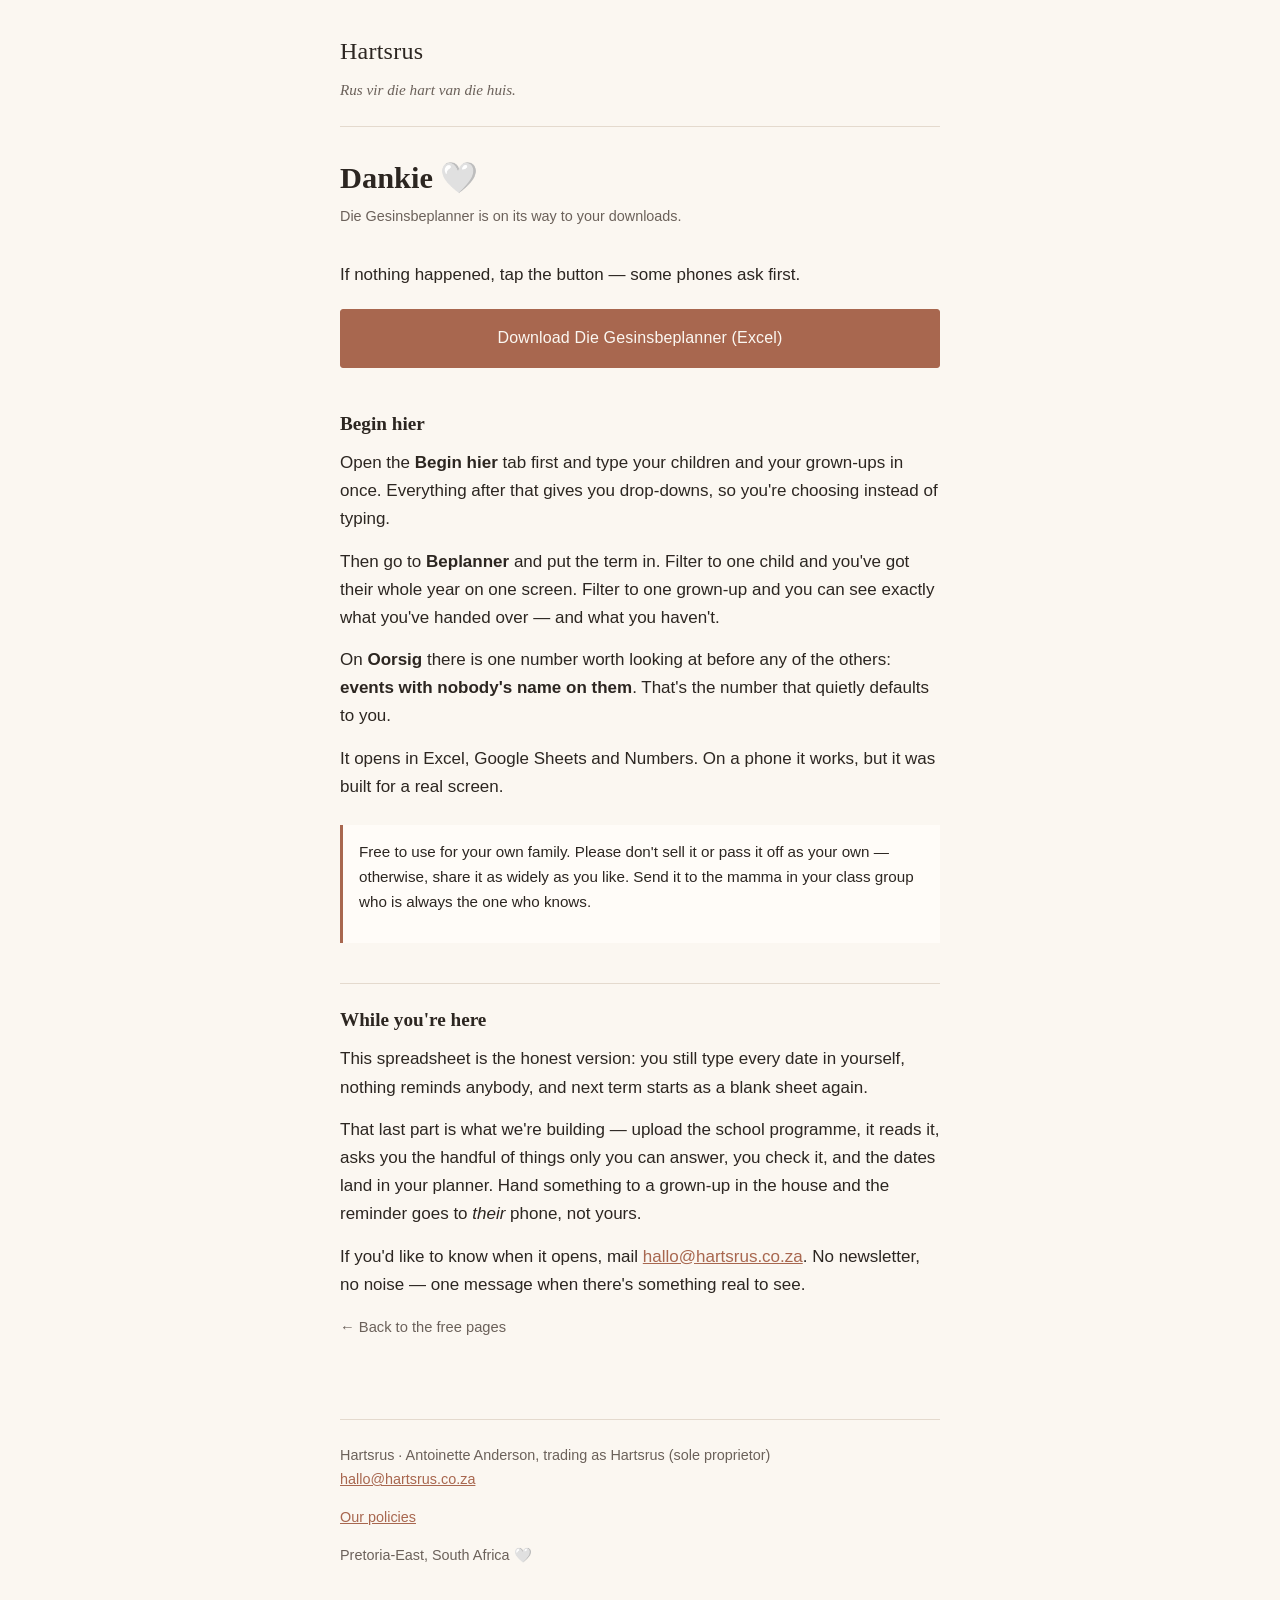
==== dankie-beplanner.html @ 81da5c7e "Add dankie pages so downloads can be counted, plus Cloudflare Web Analytics" ====
<!DOCTYPE html>
<html lang="en">
<head>
<meta charset="utf-8">
<meta name="viewport" content="width=device-width, initial-scale=1">
<title>Dankie · Die Gesinsbeplanner · Hartsrus</title>
<meta name="robots" content="noindex">
<link rel="stylesheet" href="styl.css">
<!-- Cloudflare Web Analytics --><script type='module' src='https://static.cloudflareinsights.com/beacon.min.js' data-cf-beacon='{"token": "95bf2d841ab448c6904b0810e7379f54"}'></script><!-- End Cloudflare Web Analytics -->
</head>
<body>
<div class="wrap">

<header class="masthead">
  <p class="merk"><a href="./">Hartsrus</a></p>
  <p class="leuse">Rus vir die hart van die huis.</p>
</header>

<h1>Dankie 🤍</h1>
<p class="datum">Die Gesinsbeplanner is on its way to your downloads.</p>

<p>If nothing happened, tap the button — some phones ask first.</p>

<a class="knop" id="aflaai-skakel" href="Hartsrus-Gesinsbeplanner.xlsx" download>Download Die Gesinsbeplanner (Excel)</a>

<h2>Begin hier</h2>

<p>Open the <strong>Begin hier</strong> tab first and type your children and your grown-ups in once. Everything after that gives you drop-downs, so you're choosing instead of typing.</p>

<p>Then go to <strong>Beplanner</strong> and put the term in. Filter to one child and you've got their whole year on one screen. Filter to one grown-up and you can see exactly what you've handed over — and what you haven't.</p>

<p>On <strong>Oorsig</strong> there is one number worth looking at before any of the others: <strong>events with nobody's name on them</strong>. That's the number that quietly defaults to you.</p>

<p>It opens in Excel, Google Sheets and Numbers. On a phone it works, but it was built for a real screen.</p>

<div class="let-wel">
  <p>Free to use for your own family. Please don't sell it or pass it off as your own — otherwise, share it as widely as you like. Send it to the mamma in your class group who is always the one who knows.</p>
</div>

<h2>While you're here</h2>

<p>This spreadsheet is the honest version: you still type every date in yourself, nothing reminds anybody, and next term starts as a blank sheet again.</p>

<p>That last part is what we're building — upload the school programme, it reads it, asks you the handful of things only you can answer, you check it, and the dates land in your planner. Hand something to a grown-up in the house and the reminder goes to <em>their</em> phone, not yours.</p>

<p>If you'd like to know when it opens, mail <a href="mailto:hallo@hartsrus.co.za?subject=Sit%20my%20op%20die%20lys">hallo@hartsrus.co.za</a>. No newsletter, no noise — one message when there's something real to see.</p>

<p><a class="terug" href="gratis.html">← Back to the free pages</a></p>

<footer>
  <p>Hartsrus · Antoinette Anderson, trading as Hartsrus (sole proprietor)<br>
  <a href="mailto:hallo@hartsrus.co.za">hallo@hartsrus.co.za</a></p>
  <p><a href="./">Our policies</a></p>
  <p>Pretoria-East, South Africa 🤍</p>
</footer>

</div>

<script>
  setTimeout(function () {
    var a = document.getElementById('aflaai-skakel');
    if (a) { a.click(); }
  }, 1200);
</script>
</body>
</html>
---- styl.css ----
:root {
  --papier: #FBF7F1;
  --ink: #2C2621;
  --sag: #6B615A;
  --lyn: #E4DACE;
  --klei: #A8674F;
  --kaart: #FFFCF8;
}

* { box-sizing: border-box; }

html { -webkit-text-size-adjust: 100%; }

body {
  margin: 0;
  background: var(--papier);
  color: var(--ink);
  font-family: -apple-system, BlinkMacSystemFont, "Segoe UI", Roboto, sans-serif;
  font-size: 17px;
  line-height: 1.65;
}

.wrap {
  max-width: 40rem;
  margin: 0 auto;
  padding: 2rem 1.25rem 4rem;
}

header.masthead {
  border-bottom: 1px solid var(--lyn);
  padding-bottom: 1.5rem;
  margin-bottom: 2rem;
}

.merk {
  font-family: Georgia, "Times New Roman", serif;
  font-size: 1.5rem;
  letter-spacing: 0.01em;
  margin: 0;
}

.merk a { color: var(--ink); text-decoration: none; }

.leuse {
  font-family: Georgia, serif;
  font-style: italic;
  color: var(--sag);
  font-size: 0.95rem;
  margin: 0.35rem 0 0;
}

h1 {
  font-family: Georgia, "Times New Roman", serif;
  font-size: 1.9rem;
  line-height: 1.25;
  font-weight: 600;
  margin: 0 0 0.5rem;
}

h2 {
  font-family: Georgia, serif;
  font-size: 1.2rem;
  font-weight: 600;
  margin: 2.5rem 0 0.6rem;
  padding-top: 1.25rem;
  border-top: 1px solid var(--lyn);
}

h2:first-of-type { border-top: none; padding-top: 0; }

h3 {
  font-size: 1rem;
  font-weight: 600;
  margin: 1.5rem 0 0.4rem;
}

p, li { margin: 0 0 0.9rem; }

ul { padding-left: 1.2rem; }

a { color: var(--klei); }

.datum {
  color: var(--sag);
  font-size: 0.9rem;
  margin-bottom: 2rem;
}

.kaart {
  display: block;
  background: var(--kaart);
  border: 1px solid var(--lyn);
  border-radius: 3px;
  padding: 1rem 1.1rem;
  margin-bottom: 0.75rem;
  text-decoration: none;
  color: var(--ink);
}

.kaart strong {
  font-family: Georgia, serif;
  font-weight: 600;
  display: block;
  margin-bottom: 0.15rem;
}

.kaart span { color: var(--sag); font-size: 0.92rem; }

.kaart:hover, .kaart:focus { border-color: var(--klei); }

.let-wel {
  background: var(--kaart);
  border-left: 3px solid var(--klei);
  padding: 0.9rem 1rem;
  margin: 1.5rem 0;
  font-size: 0.95rem;
}

.terug {
  display: inline-block;
  margin-bottom: 1.5rem;
  font-size: 0.92rem;
  color: var(--sag);
  text-decoration: none;
}

.terug:hover { color: var(--klei); }

footer {
  border-top: 1px solid var(--lyn);
  margin-top: 3.5rem;
  padding-top: 1.5rem;
  color: var(--sag);
  font-size: 0.9rem;
}

a:focus-visible, .kaart:focus-visible {
  outline: 2px solid var(--klei);
  outline-offset: 2px;
}

@media (max-width: 30rem) {
  body { font-size: 16px; }
  h1 { font-size: 1.6rem; }
}

/* aflaai — free downloads */
.aflaai {
  display: block;
  background: var(--kaart);
  border: 1px solid var(--lyn);
  border-radius: 3px;
  padding: 1.1rem 1.2rem;
  margin-bottom: 0.9rem;
  text-decoration: none;
  color: var(--ink);
}

.aflaai strong {
  font-family: Georgia, serif;
  font-weight: 600;
  font-size: 1.1rem;
  display: block;
  margin-bottom: 0.2rem;
}

.aflaai span { display: block; color: var(--sag); font-size: 0.92rem; }

.aflaai em {
  display: block;
  margin-top: 0.55rem;
  font-style: normal;
  font-size: 0.85rem;
  letter-spacing: 0.04em;
  text-transform: uppercase;
  color: var(--klei);
}

.aflaai:hover, .aflaai:focus { border-color: var(--klei); }

/* knop — the big download button on the dankie pages */
.knop {
  display: block;
  background: var(--klei);
  color: var(--papier);
  border: 1px solid var(--klei);
  border-radius: 3px;
  padding: 0.95rem 1.2rem;
  margin: 1.25rem 0 2rem;
  text-align: center;
  text-decoration: none;
  font-size: 1rem;
  letter-spacing: 0.01em;
}

.knop:hover, .knop:focus { background: #8F5642; }
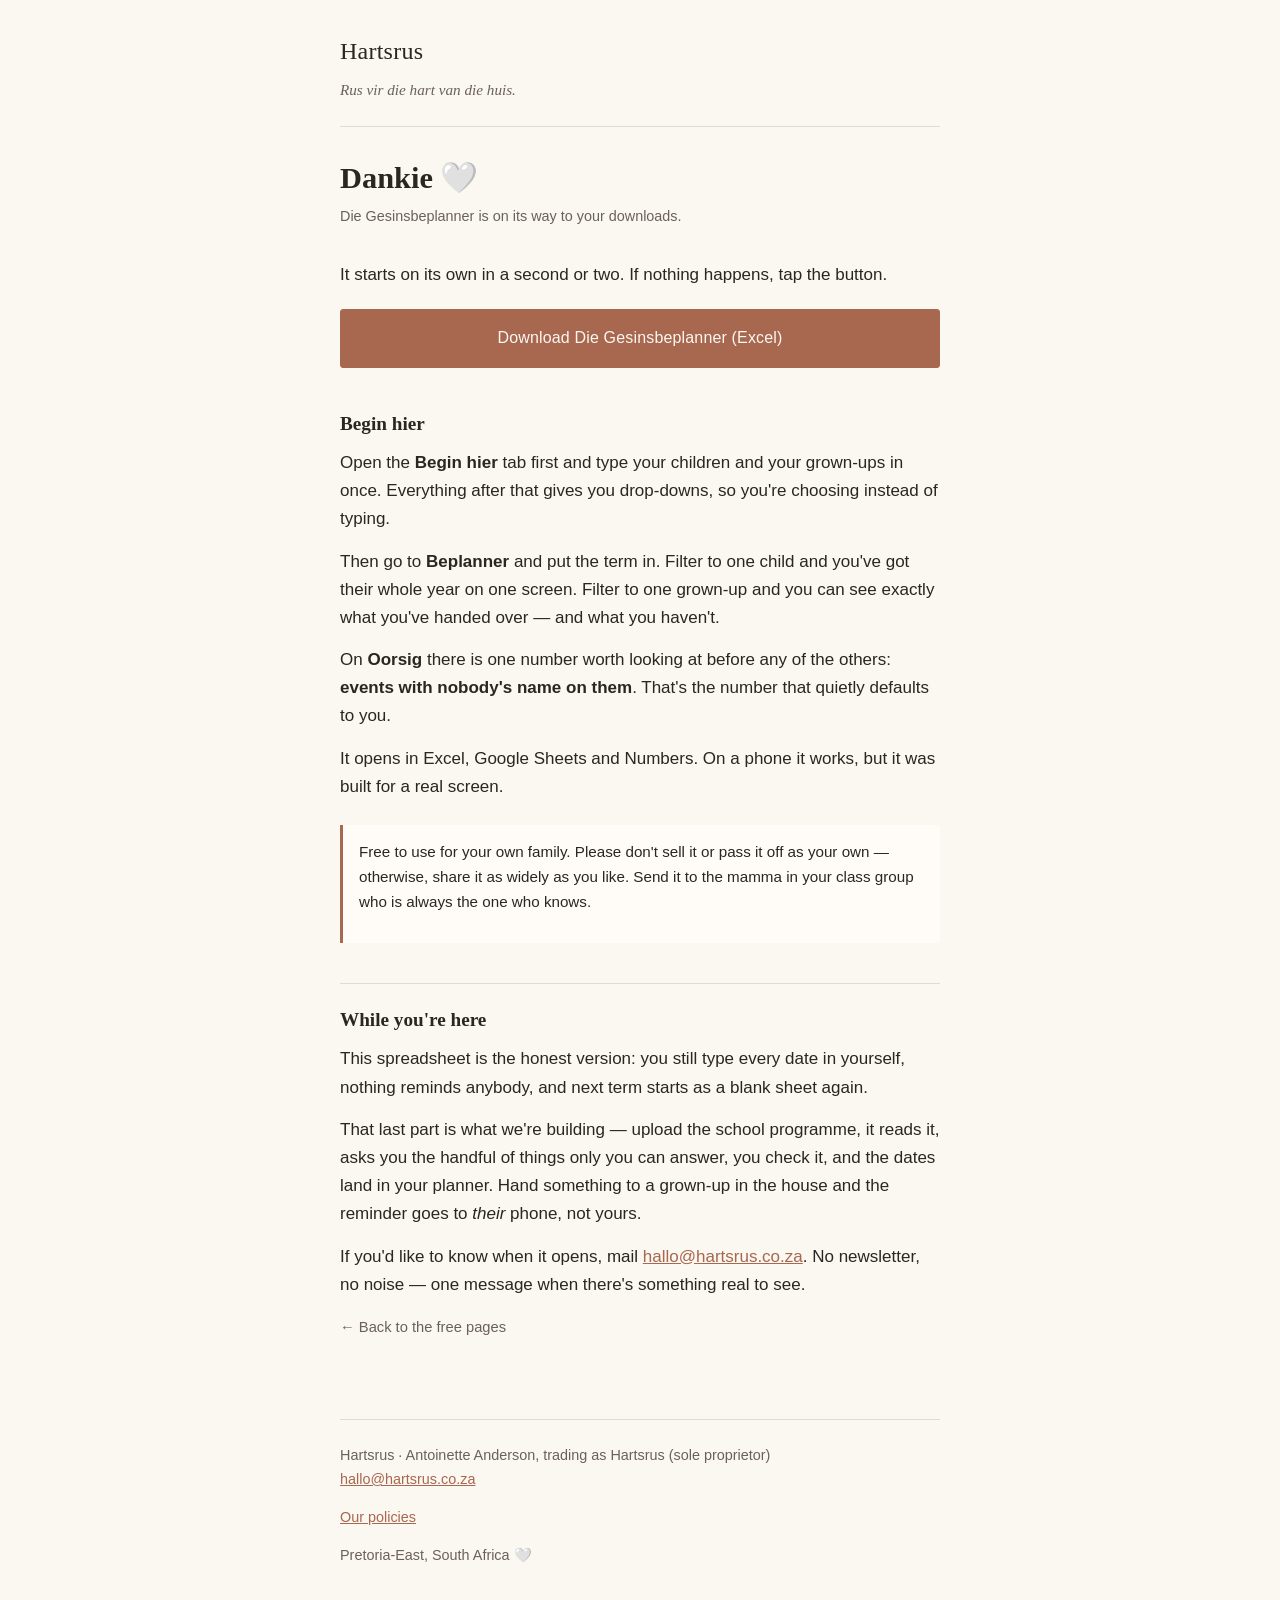
==== commit a0b80f21: "Hold the download until the analytics beacon has reported, so in-app browsers stop losing the count" ====
--- a/dankie-beplanner.html
+++ b/dankie-beplanner.html
@@ -6,7 +6,7 @@
 <title>Dankie · Die Gesinsbeplanner · Hartsrus</title>
 <meta name="robots" content="noindex">
 <link rel="stylesheet" href="styl.css">
-<!-- Cloudflare Web Analytics --><script type='module' src='https://static.cloudflareinsights.com/beacon.min.js' data-cf-beacon='{"token": "95bf2d841ab448c6904b0810e7379f54"}'></script><!-- End Cloudflare Web Analytics -->
+<!-- Cloudflare Web Analytics --><script type='module' id="cf-beacon" src='https://static.cloudflareinsights.com/beacon.min.js' data-cf-beacon='{"token": "95bf2d841ab448c6904b0810e7379f54"}'></script><!-- End Cloudflare Web Analytics -->
 </head>
 <body>
 <div class="wrap">
@@ -19,9 +19,9 @@
 <h1>Dankie 🤍</h1>
 <p class="datum">Die Gesinsbeplanner is on its way to your downloads.</p>
 
-<p>If nothing happened, tap the button — some phones ask first.</p>
+<p>It starts on its own in a second or two. If nothing happens, tap the button.</p>
 
-<a class="knop" id="aflaai-skakel" href="Hartsrus-Gesinsbeplanner.xlsx" download>Download Die Gesinsbeplanner (Excel)</a>
+<a class="knop" id="aflaai-skakel" href="Hartsrus-Gesinsbeplanner.xlsx" download target="_blank" rel="noopener">Download Die Gesinsbeplanner (Excel)</a>
 
 <h2>Begin hier</h2>
 
@@ -57,10 +57,30 @@
 </div>
 
 <script>
-  setTimeout(function () {
-    var a = document.getElementById('aflaai-skakel');
-    if (a) { a.click(); }
-  }, 1200);
+  // Facebook's in-app browser often navigates away to the file instead of
+  // downloading in the background. If that happens before the analytics beacon
+  // has reported, the download is never counted. So: wait until the beacon
+  // script has actually loaded and had a moment to report, and only then start
+  // the download. Hard fallback in case the beacon never loads at all.
+  (function () {
+    var started = false;
+
+    function begin() {
+      if (started) { return; }
+      started = true;
+      var a = document.getElementById('aflaai-skakel');
+      if (a) { a.click(); }
+    }
+
+    var beacon = document.getElementById('cf-beacon');
+    if (beacon) {
+      beacon.addEventListener('load', function () { setTimeout(begin, 1800); });
+      beacon.addEventListener('error', function () { setTimeout(begin, 300); });
+    }
+
+    // If the beacon is blocked, cached oddly, or simply slow, go anyway.
+    setTimeout(begin, 5000);
+  })();
 </script>
 </body>
 </html>
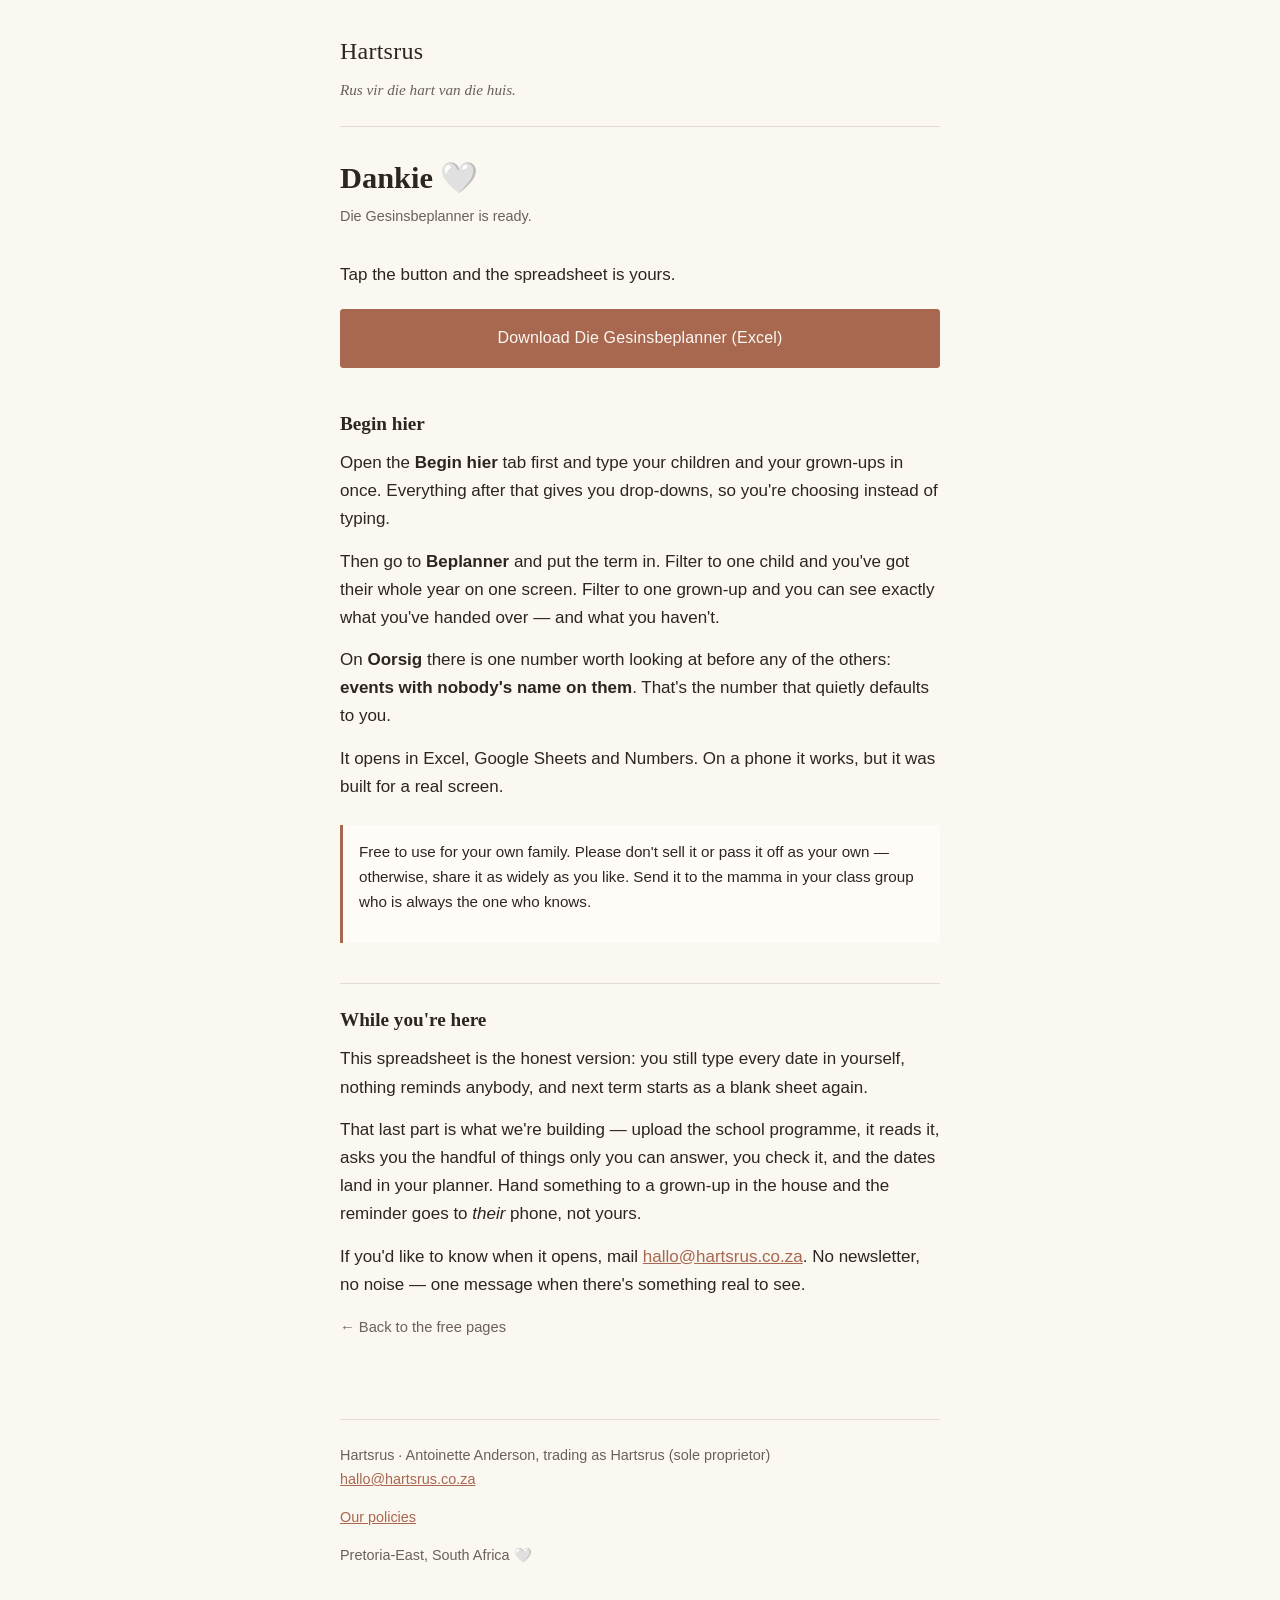
==== commit faee7308: "One tap, one file: drop the auto-download that double-fired on Excel and fought the in-app browser o" ====
--- a/dankie-beplanner.html
+++ b/dankie-beplanner.html
@@ -17,11 +17,11 @@
 </header>
 
 <h1>Dankie 🤍</h1>
-<p class="datum">Die Gesinsbeplanner is on its way to your downloads.</p>
+<p class="datum">Die Gesinsbeplanner is ready.</p>
 
-<p>It starts on its own in a second or two. If nothing happens, tap the button.</p>
+<p>Tap the button and the spreadsheet is yours.</p>
 
-<a class="knop" id="aflaai-skakel" href="Hartsrus-Gesinsbeplanner.xlsx" download target="_blank" rel="noopener">Download Die Gesinsbeplanner (Excel)</a>
+<a class="knop" href="Hartsrus-Gesinsbeplanner.xlsx" download>Download Die Gesinsbeplanner (Excel)</a>
 
 <h2>Begin hier</h2>
 
@@ -56,31 +56,5 @@
 
 </div>
 
-<script>
-  // Facebook's in-app browser often navigates away to the file instead of
-  // downloading in the background. If that happens before the analytics beacon
-  // has reported, the download is never counted. So: wait until the beacon
-  // script has actually loaded and had a moment to report, and only then start
-  // the download. Hard fallback in case the beacon never loads at all.
-  (function () {
-    var started = false;
-
-    function begin() {
-      if (started) { return; }
-      started = true;
-      var a = document.getElementById('aflaai-skakel');
-      if (a) { a.click(); }
-    }
-
-    var beacon = document.getElementById('cf-beacon');
-    if (beacon) {
-      beacon.addEventListener('load', function () { setTimeout(begin, 1800); });
-      beacon.addEventListener('error', function () { setTimeout(begin, 300); });
-    }
-
-    // If the beacon is blocked, cached oddly, or simply slow, go anyway.
-    setTimeout(begin, 5000);
-  })();
-</script>
 </body>
 </html>
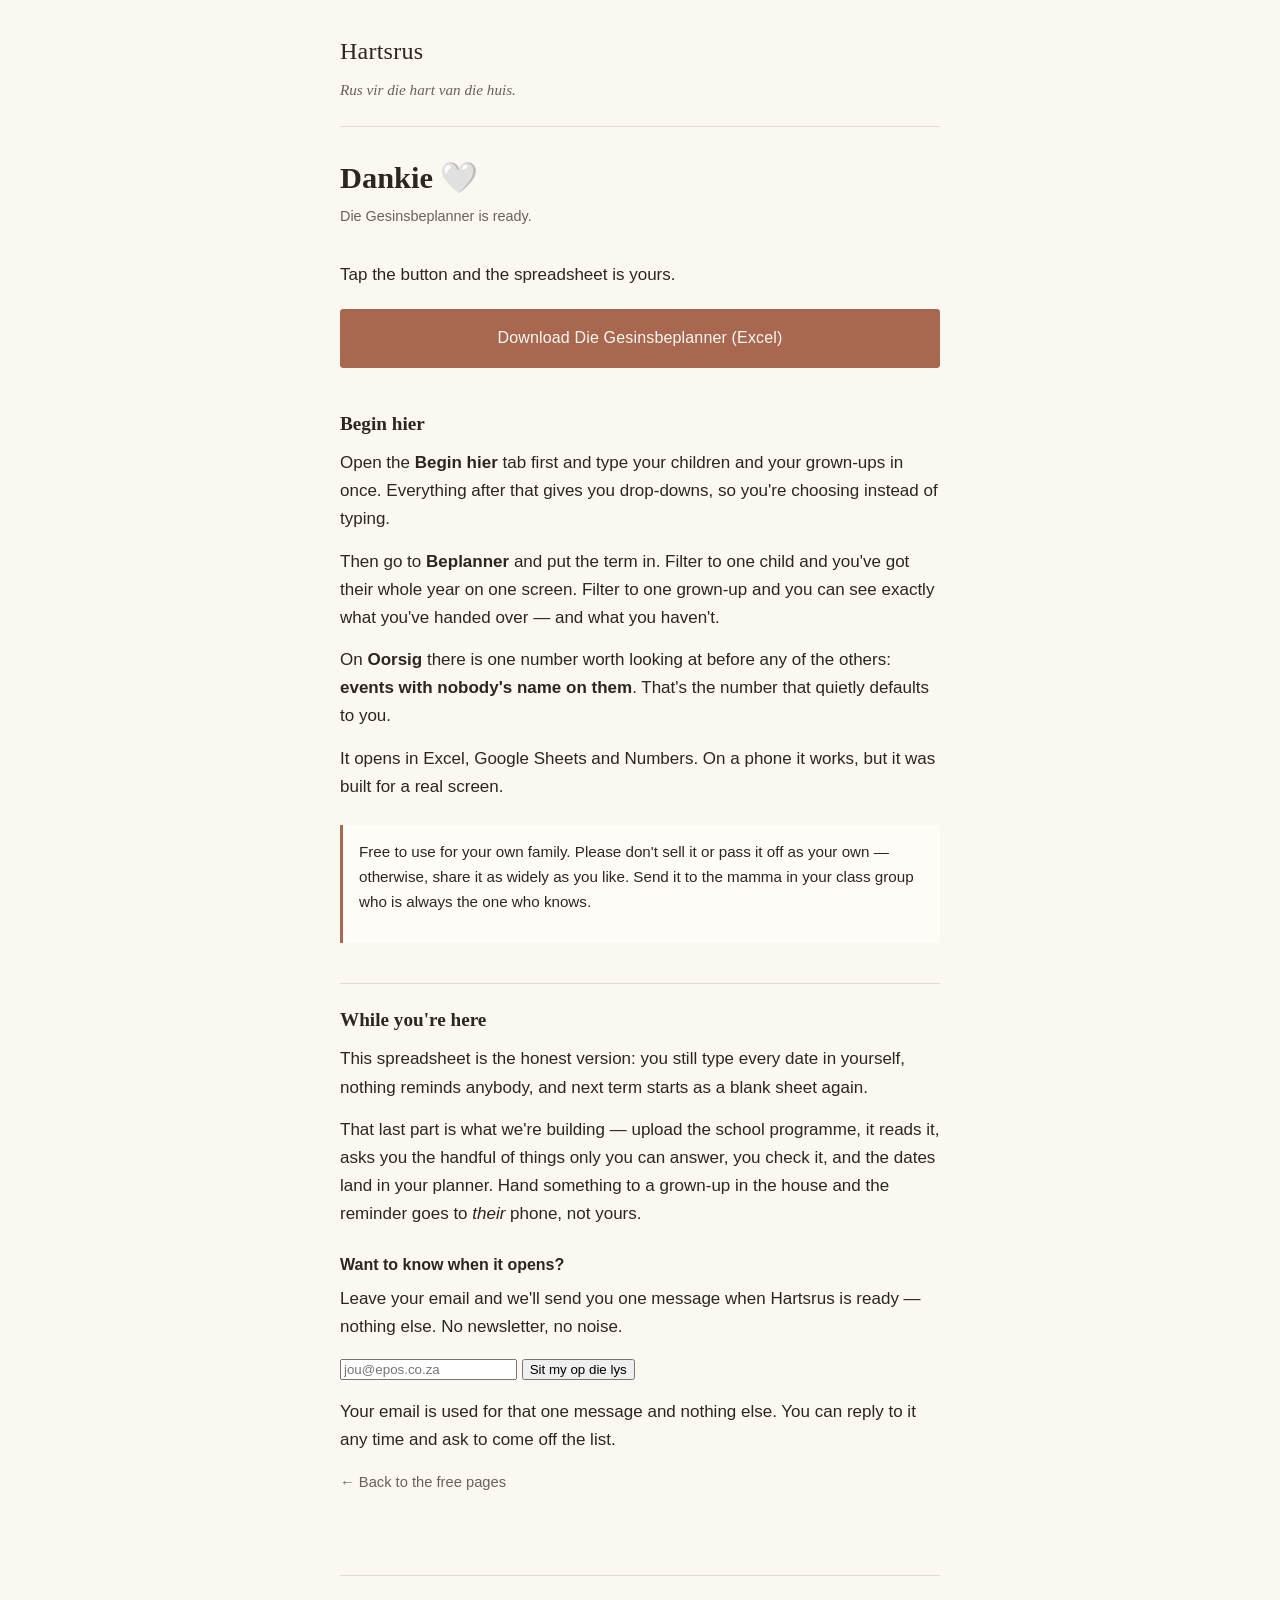
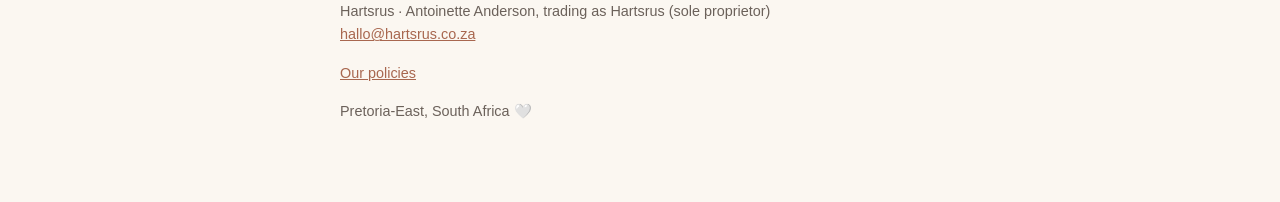
==== commit b210e498: "Voeg e-pos vasvang by dankie-beplanner.html" ====
--- a/dankie-beplanner.html
+++ b/dankie-beplanner.html
@@ -43,7 +43,68 @@
 
 <p>That last part is what we're building — upload the school programme, it reads it, asks you the handful of things only you can answer, you check it, and the dates land in your planner. Hand something to a grown-up in the house and the reminder goes to <em>their</em> phone, not yours.</p>
 
-<p>If you'd like to know when it opens, mail <a href="mailto:hallo@hartsrus.co.za?subject=Sit%20my%20op%20die%20lys">hallo@hartsrus.co.za</a>. No newsletter, no noise — one message when there's something real to see.</p>
+<div class="vorm">
+  <h3>Want to know when it opens?</h3>
+  <p>Leave your email and we'll send you one message when Hartsrus is ready — nothing else. No newsletter, no noise.</p>
+  <div class="vorm-ry">
+    <input type="email" id="epos" placeholder="jou@epos.co.za" aria-label="Your email address" autocomplete="email" inputmode="email">
+    <button type="button" id="stuur">Sit my op die lys</button>
+  </div>
+  <p class="vorm-boodskap" id="boodskap" role="status" aria-live="polite"></p>
+  <p class="vorm-klein">Your email is used for that one message and nothing else. You can reply to it any time and ask to come off the list.</p>
+</div>
+
+<script>
+(function () {
+  var veld = document.getElementById('epos');
+  var knop = document.getElementById('stuur');
+  var boodskap = document.getElementById('boodskap');
+  if (!veld || !knop || !boodskap) return;
+
+  var terugval = 'If it doesn\'t come through, mail <a href="mailto:hallo@hartsrus.co.za?subject=Sit%20my%20op%20die%20lys">hallo@hartsrus.co.za</a> and we\'ll add you by hand.';
+
+  function wys(teks, isFout) {
+    boodskap.innerHTML = teks;
+    boodskap.className = 'vorm-boodskap' + (isFout ? ' fout' : '');
+  }
+
+  function geldig(e) {
+    return /^[^\s@]+@[^\s@]+\.[^\s@]{2,}$/.test(e);
+  }
+
+  function stuur() {
+    var epos = (veld.value || '').trim();
+
+    if (!epos) { wys('Please fill in your email address first.', true); veld.focus(); return; }
+    if (!geldig(epos)) { wys('That address doesn\'t look right — please check it and try again.', true); veld.focus(); return; }
+
+    knop.disabled = true;
+    knop.textContent = 'Een oomblik…';
+    wys('');
+
+    fetch('https://hartsrus.higgsfield.app/api/waitlist', {
+      method: 'POST',
+      mode: 'no-cors',
+      headers: { 'Content-Type': 'text/plain;charset=UTF-8' },
+      body: JSON.stringify({ email: epos, bron: 'gratis' })
+    }).then(function () {
+      veld.value = '';
+      veld.disabled = true;
+      knop.textContent = 'Op die lys 🤍';
+      wys('Dankie! You\'re on the list. We\'ll send one message when there\'s something real to see. ' + terugval);
+    }).catch(function () {
+      knop.disabled = false;
+      knop.textContent = 'Sit my op die lys';
+      wys('Something went wrong on our side — it\'s not you. ' + terugval, true);
+    });
+  }
+
+  knop.addEventListener('click', stuur);
+  veld.addEventListener('keydown', function (e) {
+    if (e.key === 'Enter') { e.preventDefault(); stuur(); }
+  });
+})();
+</script>
 
 <p><a class="terug" href="gratis.html">← Back to the free pages</a></p>
 
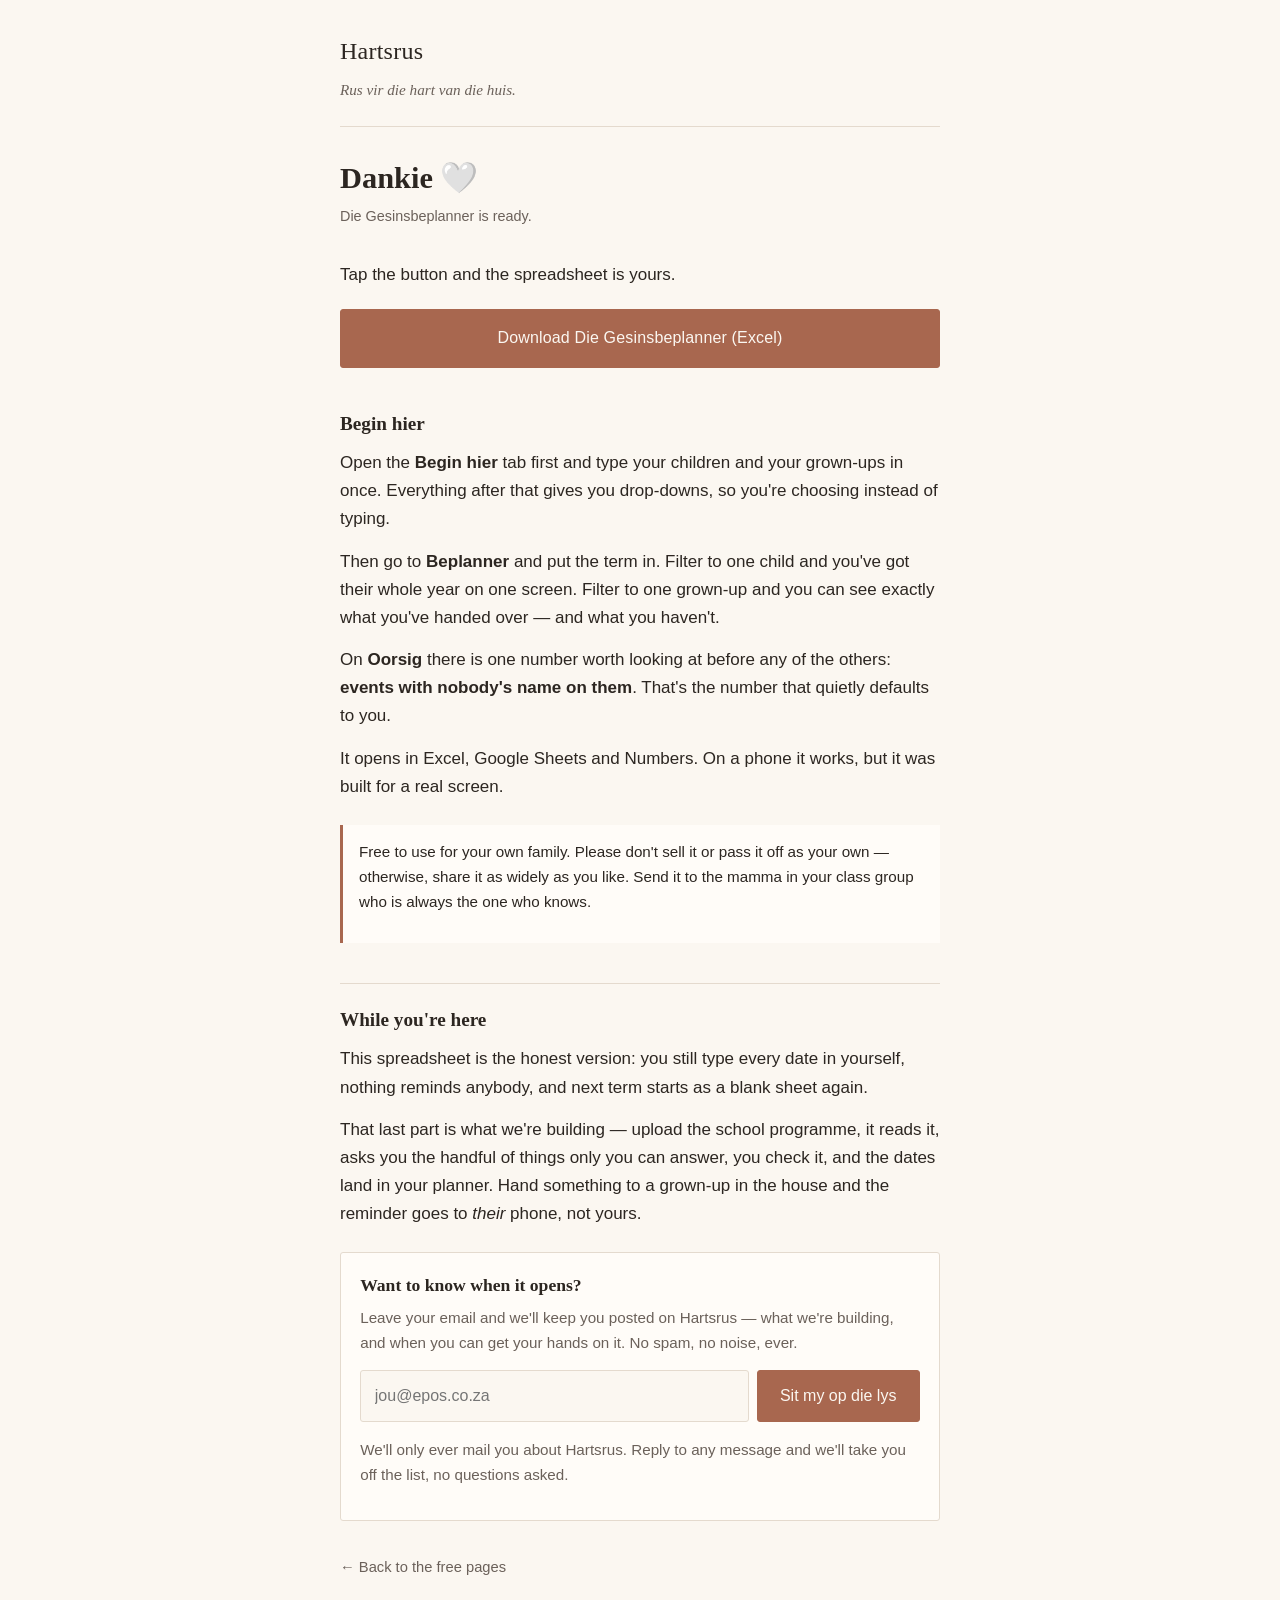
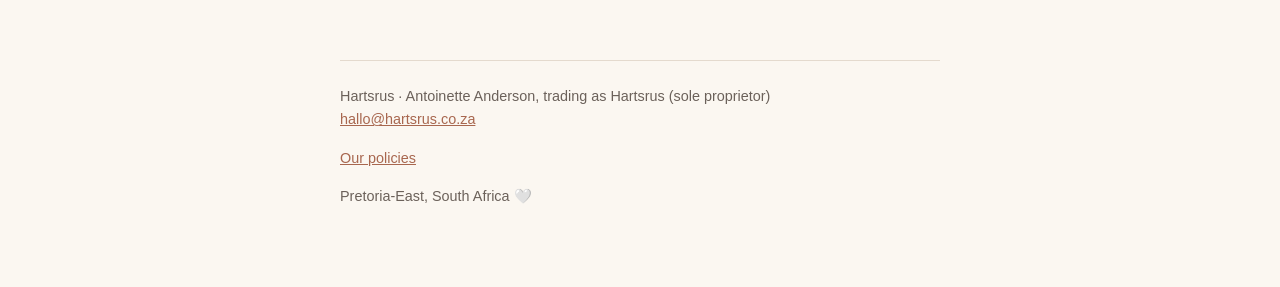
==== commit e01bf1db: "Sagter belofte: nuus oor Hartsrus, nie net een boodskap nie" ====
--- a/dankie-beplanner.html
+++ b/dankie-beplanner.html
@@ -45,13 +45,13 @@
 
 <div class="vorm">
   <h3>Want to know when it opens?</h3>
-  <p>Leave your email and we'll send you one message when Hartsrus is ready — nothing else. No newsletter, no noise.</p>
+  <p>Leave your email and we'll keep you posted on Hartsrus — what we're building, and when you can get your hands on it. No spam, no noise, ever.</p>
   <div class="vorm-ry">
     <input type="email" id="epos" placeholder="jou@epos.co.za" aria-label="Your email address" autocomplete="email" inputmode="email">
     <button type="button" id="stuur">Sit my op die lys</button>
   </div>
   <p class="vorm-boodskap" id="boodskap" role="status" aria-live="polite"></p>
-  <p class="vorm-klein">Your email is used for that one message and nothing else. You can reply to it any time and ask to come off the list.</p>
+  <p class="vorm-klein">We'll only ever mail you about Hartsrus. Reply to any message and we'll take you off the list, no questions asked.</p>
 </div>
 
 <script>
@@ -91,7 +91,7 @@
       veld.value = '';
       veld.disabled = true;
       knop.textContent = 'Op die lys 🤍';
-      wys('Dankie! You\'re on the list. We\'ll send one message when there\'s something real to see. ' + terugval);
+      wys('Dankie! You\'re on the list. We\'ll keep you posted on Hartsrus, and nothing else. ' + terugval);
     }).catch(function () {
       knop.disabled = false;
       knop.textContent = 'Sit my op die lys';
--- a/styl.css
+++ b/styl.css
@@ -194,3 +194,74 @@
 }
 
 .knop:hover, .knop:focus { background: #8F5642; }
+
+/* vorm — email capture */
+.vorm {
+  background: var(--kaart);
+  border: 1px solid var(--lyn);
+  border-radius: 3px;
+  padding: 1.1rem 1.2rem 1.2rem;
+  margin: 1.5rem 0 2rem;
+}
+
+.vorm h3 {
+  font-family: Georgia, serif;
+  font-size: 1.1rem;
+  margin: 0 0 0.35rem;
+}
+
+.vorm p { font-size: 0.95rem; color: var(--sag); margin-bottom: 0.9rem; }
+
+.vorm-ry { display: flex; flex-wrap: wrap; gap: 0.5rem; }
+
+.vorm input[type="email"] {
+  flex: 1 1 12rem;
+  min-width: 0;
+  font: inherit;
+  font-size: 16px;
+  color: var(--ink);
+  background: var(--papier);
+  border: 1px solid var(--lyn);
+  border-radius: 3px;
+  padding: 0.75rem 0.85rem;
+}
+
+.vorm input[type="email"]:focus {
+  outline: 2px solid var(--klei);
+  outline-offset: 1px;
+  border-color: var(--klei);
+}
+
+.vorm button {
+  flex: 0 0 auto;
+  font: inherit;
+  font-size: 1rem;
+  background: var(--klei);
+  color: var(--papier);
+  border: 1px solid var(--klei);
+  border-radius: 3px;
+  padding: 0.75rem 1.4rem;
+  cursor: pointer;
+}
+
+.vorm button:hover { background: #8F5642; }
+.vorm button[disabled] { opacity: 0.6; cursor: default; }
+
+.vorm-boodskap {
+  margin: 0.8rem 0 0;
+  font-size: 0.95rem;
+  color: var(--ink);
+}
+
+.vorm-boodskap.fout { color: var(--klei); }
+
+.vorm-klein {
+  margin: 0.75rem 0 0;
+  font-size: 0.85rem;
+  color: var(--sag);
+}
+
+@media (max-width: 30rem) {
+  .vorm-ry { flex-direction: column; }
+  .vorm button { width: 100%; }
+}
